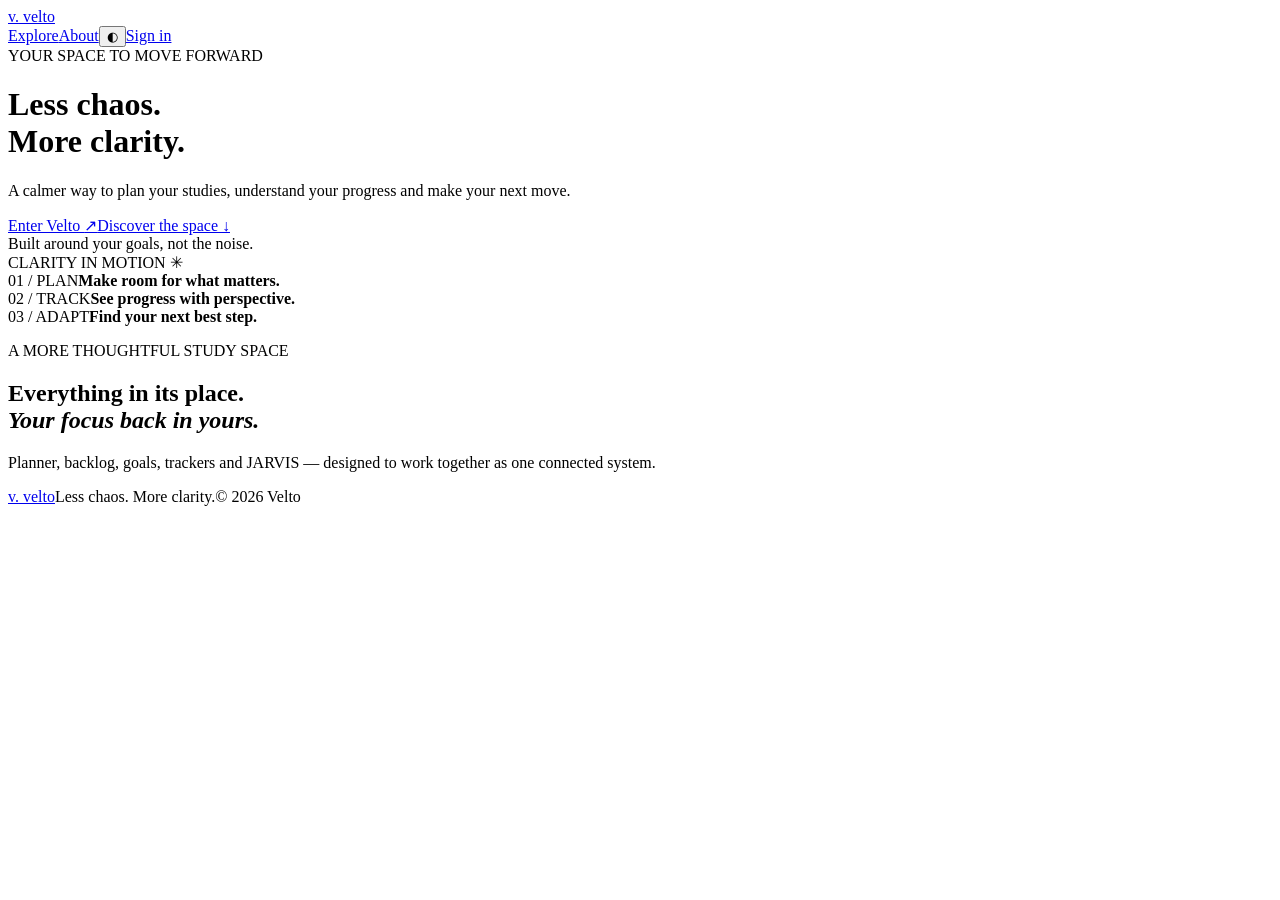
==== index.html @ af90313e "Add files via upload" ====
<!doctype html>
<html lang="en">
<head>
  <meta charset="utf-8"><meta name="viewport" content="width=device-width,initial-scale=1">
  <meta name="theme-color" content="#181818"><meta name="description" content="Velto — Less chaos. More clarity.">
  <title>Velto — Less chaos. More clarity.</title><link rel="stylesheet" href="css/global.css">
</head>
<body class="landing">
  <header class="topbar"><a class="brand" href="index.html"><span class="brand-mark">v.</span> velto</a><nav class="top-links"><a href="#features">Explore</a><a href="#about">About</a><button class="icon-button" data-theme-toggle aria-label="Toggle theme">◐</button><a class="button button-small" href="login.html">Sign in</a></nav></header>
  <main class="hero-wrap">
    <div class="hero-copy"><div class="eyebrow"><span class="pulse"></span> YOUR SPACE TO MOVE FORWARD</div><h1>Less chaos.<br><span>More clarity.</span></h1><p class="hero-sub">A calmer way to plan your studies, understand your progress and make your next move.</p><div class="hero-actions"><a class="button" href="signup.html">Enter Velto <span>↗</span></a><a class="text-link" href="#features">Discover the space <span>↓</span></a></div><div class="hero-note"><span class="tiny-dot"></span> Built around your goals, not the noise.</div></div>
    <div class="hero-art" aria-label="Abstract neural network visual"><div class="orbit orbit-one"></div><div class="orbit orbit-two"></div><div class="orb-core"><span></span></div><i class="node node-a"></i><i class="node node-b"></i><i class="node node-c"></i><i class="node node-d"></i><div class="art-caption">CLARITY IN MOTION <span>✳</span></div></div>
  </main>
  <section class="feature-strip" id="features"><div><span>01 / PLAN</span><strong>Make room for what matters.</strong></div><div><span>02 / TRACK</span><strong>See progress with perspective.</strong></div><div><span>03 / ADAPT</span><strong>Find your next best step.</strong></div></section>
  <section class="below" id="about"><p class="eyebrow">A MORE THOUGHTFUL STUDY SPACE</p><h2>Everything in its place.<br><em>Your focus back in yours.</em></h2><p>Planner, backlog, goals, trackers and JARVIS — designed to work together as one connected system.</p></section>
  <footer class="footer"><a class="brand" href="index.html"><span class="brand-mark">v.</span> velto</a><span>Less chaos. More clarity.</span><span>© 2026 Velto</span></footer>
  <script src="js/app.js"></script>
</body></html>
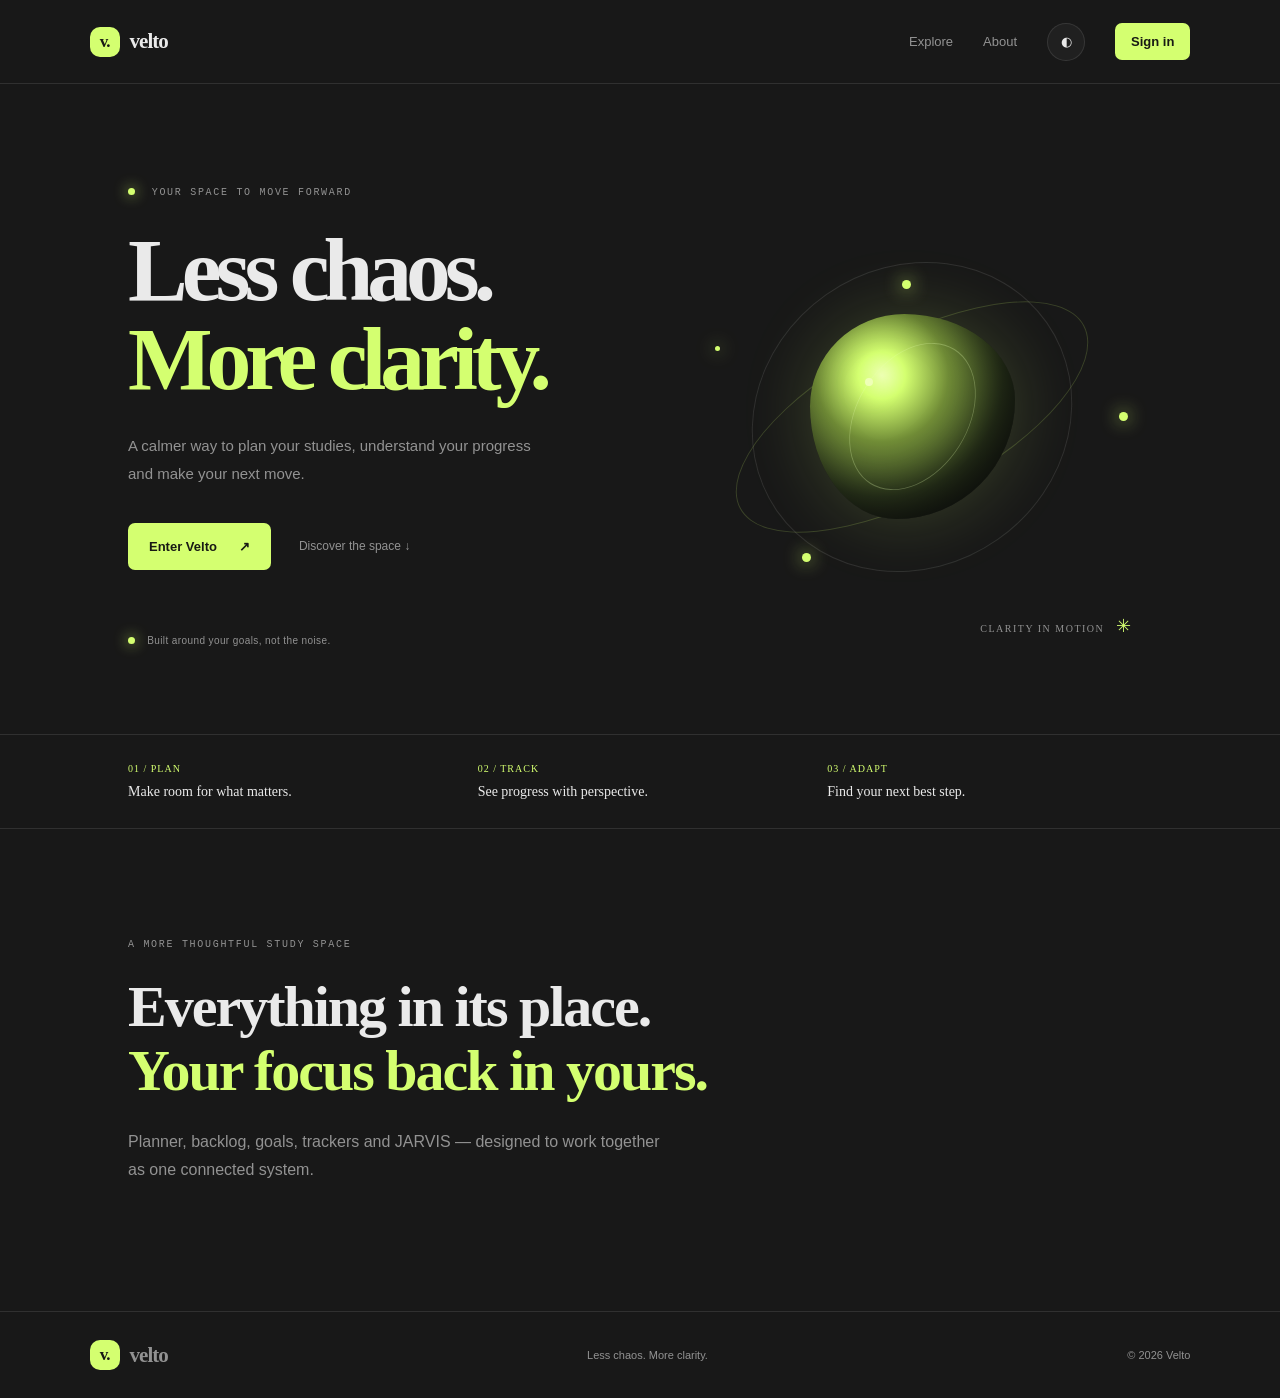
==== commit afe80559: "Update index.html" ====
--- a/index.html
+++ b/index.html
@@ -14,5 +14,5 @@
   <section class="feature-strip" id="features"><div><span>01 / PLAN</span><strong>Make room for what matters.</strong></div><div><span>02 / TRACK</span><strong>See progress with perspective.</strong></div><div><span>03 / ADAPT</span><strong>Find your next best step.</strong></div></section>
   <section class="below" id="about"><p class="eyebrow">A MORE THOUGHTFUL STUDY SPACE</p><h2>Everything in its place.<br><em>Your focus back in yours.</em></h2><p>Planner, backlog, goals, trackers and JARVIS — designed to work together as one connected system.</p></section>
   <footer class="footer"><a class="brand" href="index.html"><span class="brand-mark">v.</span> velto</a><span>Less chaos. More clarity.</span><span>© 2026 Velto</span></footer>
-  <script src="js/app.js"></script>
-</body></html>+  <script src="app.js"></script>
+</body></html>
--- a/css/global.css
+++ b/css/global.css
@@ -0,0 +1,631 @@
+
+@import url('https://fonts.googleapis.com/css2?family=DM+Mono:wght@400;500&family=Manrope:wght@400;500;600;700;800&family=Space+Grotesk:wght@400;500;600;700&display=swap');
+
+:root {
+  --bg: #181818;
+  --surface: #202020;
+  --surface2: #252525;
+  --text: #eaeaea;
+  --muted: #929292;
+  --line: rgba(255,255,255,.10);
+  --lime: #d4ff70;
+  --ink: #181818;
+  --shadow: 0 24px 80px rgba(0,0,0,.24);
+}
+
+[data-theme="light"] {
+  --bg: #f4f4ef;
+  --surface: #ffffff;
+  --surface2: #ecece5;
+  --text: #20211d;
+  --muted: #73756e;
+  --line: rgba(20,20,20,.12);
+  --lime: #b5dc4d;
+  --ink: #181818;
+  --shadow: 0 24px 80px rgba(0,0,0,.08);
+}
+
+* { box-sizing: border-box; }
+
+html { scroll-behavior: smooth; }
+
+body {
+  margin: 0;
+  background: var(--bg);
+  color: var(--text);
+  font-family: Manrope, sans-serif;
+  transition: background .25s, color .25s;
+}
+
+a { color: inherit; text-decoration: none; }
+button, input { font: inherit; }
+
+.brand {
+  display: inline-flex;
+  align-items: center;
+  gap: 10px;
+  font: 700 21px 'Space Grotesk';
+  letter-spacing: -1px;
+}
+
+.brand-mark {
+  display: grid;
+  place-items: center;
+  width: 30px;
+  height: 30px;
+  border-radius: 10px;
+  background: var(--lime);
+  color: #171914;
+  font-size: 17px;
+}
+
+.topbar {
+  height: 84px;
+  display: flex;
+  align-items: center;
+  justify-content: space-between;
+  padding: 0 7vw;
+  border-bottom: 1px solid var(--line);
+}
+
+.top-links {
+  display: flex;
+  align-items: center;
+  gap: 30px;
+  font-size: 13px;
+  color: var(--muted);
+}
+
+.top-links a:hover,
+.text-link:hover { color: var(--text); }
+
+.button {
+  display: inline-flex;
+  align-items: center;
+  justify-content: center;
+  gap: 22px;
+  background: var(--lime);
+  color: #181a14;
+  padding: 16px 21px;
+  border: 0;
+  border-radius: 7px;
+  font-weight: 800;
+  font-size: 13px;
+  cursor: pointer;
+  transition: transform .2s, filter .2s;
+}
+
+.button:hover {
+  transform: translateY(-2px);
+  filter: brightness(1.05);
+}
+
+.button-small { padding: 11px 16px; }
+
+.icon-button {
+  border: 1px solid var(--line);
+  background: var(--surface);
+  color: var(--text);
+  width: 38px;
+  height: 38px;
+  border-radius: 50%;
+  cursor: pointer;
+}
+
+/* LANDING PAGE */
+
+.hero-wrap {
+  min-height: 650px;
+  padding: 80px 10vw 65px;
+  display: grid;
+  grid-template-columns: 1fr 1fr;
+  align-items: center;
+  gap: 5vw;
+  overflow: hidden;
+}
+
+.eyebrow {
+  font: 500 10px 'DM Mono', monospace;
+  letter-spacing: 1.7px;
+  color: var(--muted);
+}
+
+.pulse, .tiny-dot {
+  display: inline-block;
+  width: 7px;
+  height: 7px;
+  border-radius: 50%;
+  background: var(--lime);
+  margin-right: 9px;
+  box-shadow: 0 0 14px var(--lime);
+}
+
+h1, h2, h3, p { margin-top: 0; }
+
+.hero-copy h1 {
+  font: 600 clamp(54px,7vw,94px)/.99 'Space Grotesk';
+  letter-spacing: -6px;
+  margin: 28px 0;
+}
+
+.hero-copy h1 span { color: var(--lime); }
+
+.hero-sub {
+  max-width: 420px;
+  color: var(--muted);
+  font-size: 15px;
+  line-height: 1.9;
+}
+
+.hero-actions {
+  display: flex;
+  align-items: center;
+  gap: 28px;
+  margin-top: 34px;
+}
+
+.text-link {
+  font-size: 12px;
+  color: var(--muted);
+}
+
+.hero-note {
+  font-size: 10px;
+  color: var(--muted);
+  margin-top: 65px;
+  letter-spacing: .4px;
+}
+
+.hero-art {
+  height: 440px;
+  position: relative;
+  display: grid;
+  place-items: center;
+}
+
+.orb-core {
+  width: 205px;
+  height: 205px;
+  border-radius: 46% 54% 58% 42%/45% 42% 58% 55%;
+  background: radial-gradient(
+    circle at 35% 30%,
+    #f0ffbb 0,
+    #d4ff70 12%,
+    #718d37 34%,
+    #303c20 62%,
+    #20251b 76%
+  );
+  box-shadow: 0 0 70px rgba(212,255,112,.18),
+    inset -22px -22px 45px rgba(0,0,0,.55);
+  animation: float 7s ease-in-out infinite;
+  position: relative;
+}
+
+.orb-core:after {
+  content: "";
+  position: absolute;
+  inset: 23px;
+  border: 1px solid rgba(230,255,180,.28);
+  border-radius: 50%;
+  transform: rotate(32deg) scaleX(.7);
+}
+
+.orb-core span {
+  position: absolute;
+  width: 8px;
+  height: 8px;
+  border-radius: 50%;
+  background: #efffb7;
+  top: 31%;
+  left: 27%;
+  box-shadow: 0 0 20px 8px rgba(212,255,112,.4);
+}
+
+.orbit {
+  position: absolute;
+  border: 1px solid rgba(212,255,112,.18);
+  border-radius: 50%;
+  transform: rotate(-28deg);
+}
+
+.orbit-one { width: 390px; height: 160px; }
+
+.orbit-two {
+  width: 300px;
+  height: 330px;
+  transform: rotate(55deg);
+  border-color: var(--line);
+}
+
+.node {
+  position: absolute;
+  width: 9px;
+  height: 9px;
+  border-radius: 50%;
+  background: var(--lime);
+  box-shadow: 0 0 18px var(--lime);
+}
+
+.node-a { top: 19%; left: 48%; }
+.node-b { top: 49%; right: 5%; }
+.node-c { bottom: 17%; left: 27%; }
+.node-d { top: 34%; left: 9%; width: 5px; height: 5px; }
+
+.art-caption {
+  position: absolute;
+  bottom: 0;
+  right: 4%;
+  font: 10px 'DM Mono';
+  letter-spacing: 1.5px;
+  color: var(--muted);
+}
+
+.art-caption span {
+  color: var(--lime);
+  font-size: 18px;
+  margin-left: 8px;
+}
+
+.feature-strip {
+  border-top: 1px solid var(--line);
+  border-bottom: 1px solid var(--line);
+  padding: 28px 10vw;
+  display: grid;
+  grid-template-columns: repeat(3,1fr);
+  gap: 25px;
+}
+
+.feature-strip div { display: grid; gap: 10px; }
+
+.feature-strip span {
+  font: 10px 'DM Mono';
+  color: var(--lime);
+  letter-spacing: 1px;
+}
+
+.feature-strip strong {
+  font: 500 14px 'Space Grotesk';
+}
+
+.below {
+  padding: 110px 10vw;
+  max-width: 850px;
+}
+
+.below h2 {
+  font: 600 clamp(36px,5vw,58px)/1.1 'Space Grotesk';
+  letter-spacing: -2px;
+  margin: 25px 0;
+}
+
+.below h2 em {
+  font-style: normal;
+  color: var(--lime);
+}
+
+.below > p:last-child {
+  color: var(--muted);
+  line-height: 1.8;
+  max-width: 540px;
+}
+
+.footer {
+  border-top: 1px solid var(--line);
+  padding: 28px 7vw;
+  display: flex;
+  justify-content: space-between;
+  align-items: center;
+  color: var(--muted);
+  font-size: 11px;
+}
+
+/* AUTHENTICATION */
+
+.auth-page {
+  min-height: 100vh;
+  display: grid;
+  place-items: center;
+  padding: 35px 20px;
+  position: relative;
+}
+
+.auth-brand {
+  position: absolute;
+  top: 32px;
+  left: 6vw;
+}
+
+.auth-card {
+  width: min(100%,430px);
+  background: var(--surface);
+  border: 1px solid var(--line);
+  padding: 42px;
+  border-radius: 14px;
+  box-shadow: var(--shadow);
+}
+
+.auth-card h1 {
+  font: 600 42px/1.05 'Space Grotesk';
+  letter-spacing: -2px;
+  margin: 18px 0;
+}
+
+.auth-card h1 em {
+  font-style: normal;
+  color: var(--lime);
+}
+
+.muted {
+  color: var(--muted);
+  line-height: 1.8;
+  font-size: 13px;
+}
+
+.auth-card form {
+  display: grid;
+  gap: 17px;
+  margin-top: 28px;
+}
+
+.auth-card label {
+  display: grid;
+  gap: 8px;
+  font-size: 11px;
+  color: var(--muted);
+}
+
+input {
+  width: 100%;
+  padding: 14px 13px;
+  background: var(--bg);
+  border: 1px solid var(--line);
+  border-radius: 6px;
+  color: var(--text);
+  outline: none;
+}
+
+input:focus { border-color: var(--lime); }
+.full { width: 100%; margin-top: 5px; }
+
+.form-status {
+  font-size: 10px;
+  line-height: 1.6;
+  color: #d8c78b;
+  margin: 0;
+}
+
+.auth-switch {
+  font-size: 11px;
+  color: var(--muted);
+  margin: 25px 0 0;
+}
+
+.auth-switch a { color: var(--lime); }
+
+/* DASHBOARD MODULES */
+
+.app-page { min-height: 100vh; }
+
+.sidebar {
+  position: fixed;
+  inset: 0 auto 0 0;
+  width: 235px;
+  background: var(--surface);
+  border-right: 1px solid var(--line);
+  padding: 28px 18px;
+  display: flex;
+  flex-direction: column;
+  z-index: 5;
+}
+
+.sidebar .brand { padding: 0 9px 42px; }
+
+.side-label {
+  font: 10px 'DM Mono';
+  color: var(--muted);
+  letter-spacing: 1.4px;
+  padding: 0 10px;
+  margin-bottom: 14px;
+}
+
+.side-link {
+  display: flex;
+  align-items: center;
+  gap: 13px;
+  padding: 12px 11px;
+  border-radius: 7px;
+  color: var(--muted);
+  font-size: 12px;
+  margin: 2px 0;
+  transition: .2s;
+}
+
+.side-link span {
+  width: 18px;
+  text-align: center;
+  font-size: 16px;
+}
+
+.side-link:hover,
+.side-link.active {
+  background: var(--surface2);
+  color: var(--text);
+}
+
+.side-link.active { box-shadow: inset 2px 0 var(--lime); }
+
+.sidebar-bottom {
+  margin-top: auto;
+  border-top: 1px solid var(--line);
+  padding-top: 14px;
+}
+
+.app-main {
+  margin-left: 235px;
+  padding: 0 5vw 70px;
+}
+
+.app-top {
+  height: 76px;
+  border-bottom: 1px solid var(--line);
+  display: flex;
+  align-items: center;
+  justify-content: space-between;
+}
+
+.breadcrumb {
+  font: 10px 'DM Mono';
+  letter-spacing: 1.2px;
+  color: var(--muted);
+}
+
+.breadcrumb span {
+  color: var(--lime);
+  padding: 0 9px;
+}
+
+.top-right {
+  display: flex;
+  align-items: center;
+  gap: 14px;
+}
+
+.avatar {
+  width: 34px;
+  height: 34px;
+  border-radius: 50%;
+  display: grid;
+  place-items: center;
+  background: var(--lime);
+  color: #171914;
+  font-weight: 800;
+  font-size: 12px;
+}
+
+.page-intro { padding: 75px 0 45px; }
+
+.page-intro h1 {
+  font: 600 clamp(34px,4vw,54px)/1.08 'Space Grotesk';
+  letter-spacing: -2.5px;
+  margin: 18px 0 12px;
+  max-width: 750px;
+}
+
+.module-grid {
+  display: grid;
+  grid-template-columns: repeat(2,minmax(0,1fr));
+  gap: 15px;
+}
+
+.module-card {
+  min-height: 170px;
+  padding: 25px;
+  background: var(--surface);
+  border: 1px solid var(--line);
+  border-radius: 9px;
+}
+
+.module-card h3 {
+  font: 500 17px/1.5 'Space Grotesk';
+  max-width: 400px;
+  margin: 20px 0 0;
+}
+
+.notice {
+  margin-top: 22px;
+  padding: 18px 20px;
+  border: 1px solid rgba(212,255,112,.22);
+  background: rgba(212,255,112,.04);
+  border-radius: 8px;
+  display: flex;
+  gap: 14px;
+  align-items: flex-start;
+}
+
+.notice > span {
+  color: var(--lime);
+  font-size: 19px;
+}
+
+.notice p {
+  font-size: 11px;
+  line-height: 1.7;
+  color: var(--muted);
+  margin: 0;
+}
+
+.notice strong { color: var(--text); }
+.mobile-menu { display: none; }
+
+@keyframes float {
+  0%,100% { transform: translateY(0) rotate(-8deg); }
+  50% { transform: translateY(-13px) rotate(5deg); }
+}
+
+/* RESPONSIVE DESIGN */
+
+@media(max-width:850px) {
+  .hero-wrap {
+    grid-template-columns: 1fr;
+    padding: 70px 8vw 45px;
+    gap: 10px;
+  }
+
+  .hero-art { height: 330px; order: -1; }
+  .hero-copy h1 { font-size: 68px; }
+  .feature-strip { padding: 25px 8vw; }
+
+  .sidebar {
+    transform: translateX(-100%);
+    transition: transform .25s;
+  }
+
+  .sidebar.open { transform: translateX(0); }
+
+  .app-main {
+    margin-left: 0;
+    padding: 0 6vw 55px;
+  }
+
+  .mobile-menu {
+    display: block;
+    margin-right: 12px;
+  }
+
+  .app-top { justify-content: flex-start; }
+  .top-right { margin-left: auto; }
+  .page-intro { padding: 55px 0 35px; }
+}
+
+@media(max-width:560px) {
+  .topbar { padding: 0 6vw; height: 70px; }
+  .top-links { gap: 14px; }
+
+  .top-links > a:first-child,
+  .top-links > a:nth-child(2) { display: none; }
+
+  .hero-wrap { padding-top: 42px; }
+  .hero-art { height: 270px; }
+  .orb-core { width: 150px; height: 150px; }
+  .orbit-one { width: 290px; height: 120px; }
+  .orbit-two { width: 220px; height: 250px; }
+
+  .hero-copy h1 {
+    font-size: 58px;
+    letter-spacing: -4px;
+  }
+
+  .hero-note { margin-top: 42px; }
+  .feature-strip { grid-template-columns: 1fr; gap: 22px; }
+  .below { padding: 75px 8vw; }
+  .footer { gap: 12px; flex-wrap: wrap; }
+  .auth-card { padding: 30px 23px; }
+  .auth-brand { top: 22px; }
+  .module-grid { grid-template-columns: 1fr; }
+  .page-intro h1 { font-size: 38px; }
+
+  .app-main {
+    padding-left: 5vw;
+    padding-right: 5vw;
+  }
+}
